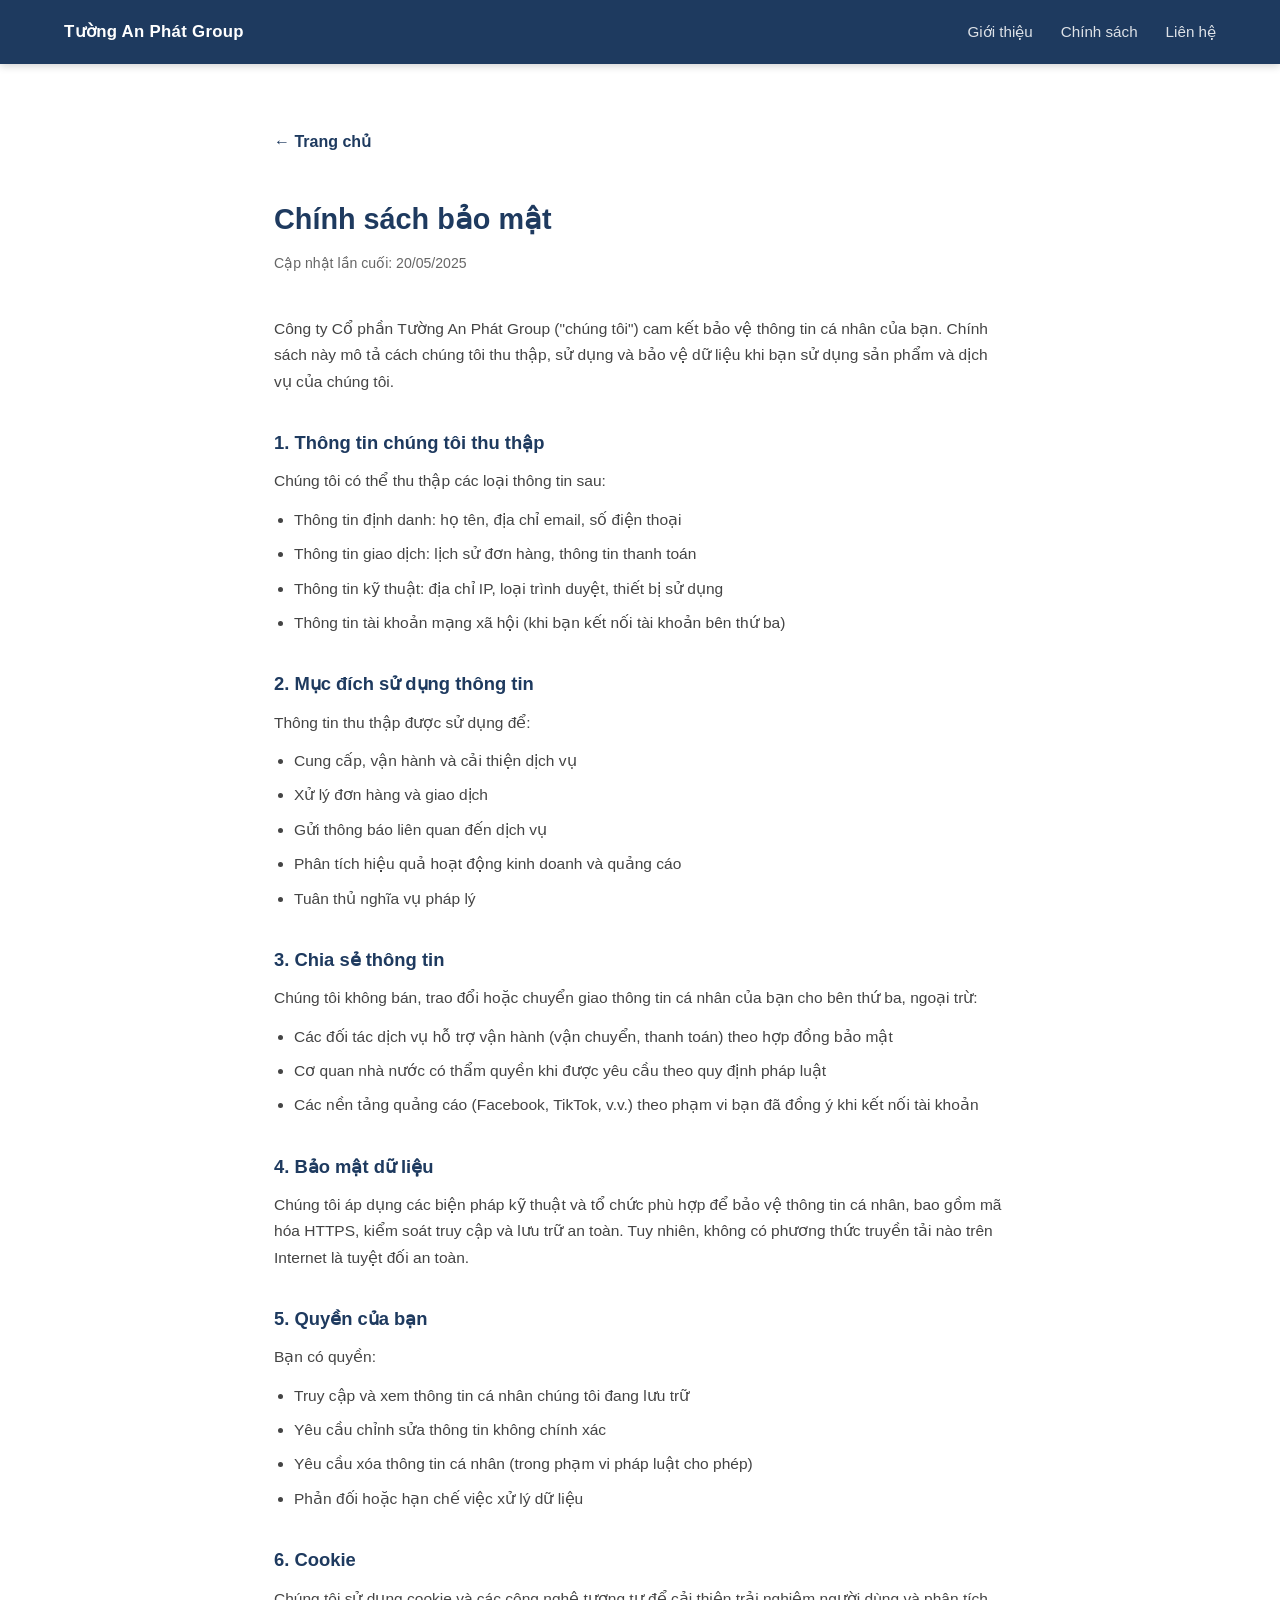
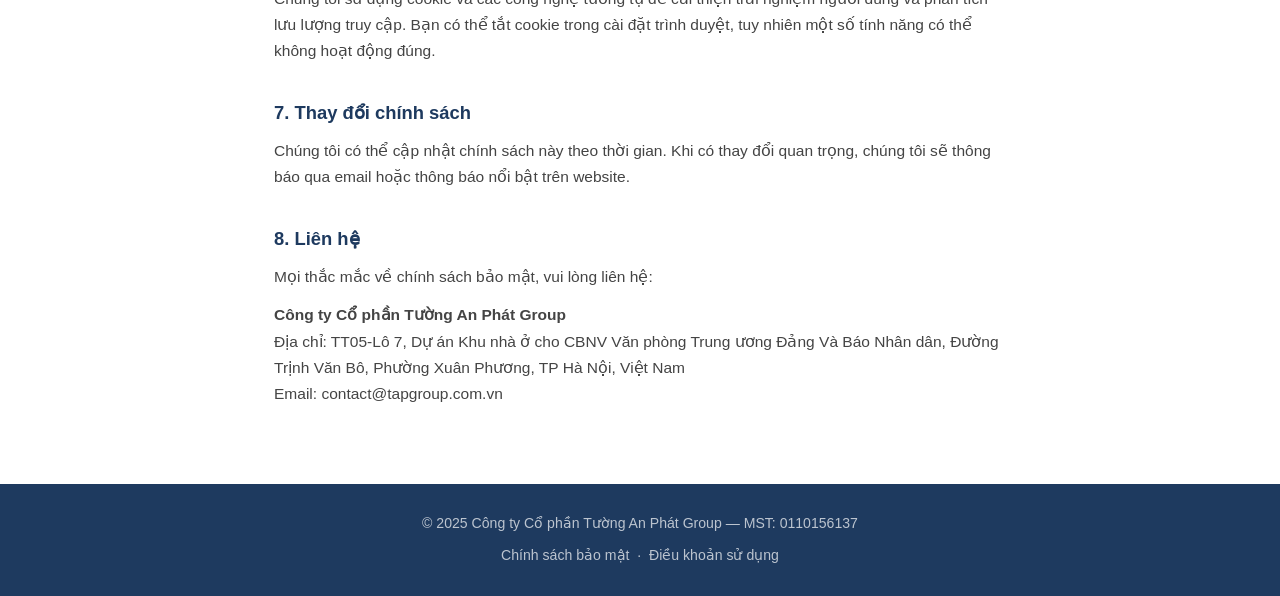
==== privacy-policy.html @ a80627fe "init: company website — Tường An Phát Group" ====
<!DOCTYPE html>
<html lang="vi">
<head>
  <meta charset="UTF-8" />
  <meta name="viewport" content="width=device-width, initial-scale=1.0" />
  <title>Chính sách bảo mật — Tường An Phát Group</title>
  <link rel="stylesheet" href="style.css" />
</head>
<body>

<nav>
  <div class="nav-logo">
    <span>Tường An Phát Group</span>
  </div>
  <div class="nav-links">
    <a href="index.html#about">Giới thiệu</a>
    <a href="index.html#policies">Chính sách</a>
    <a href="index.html#contact">Liên hệ</a>
  </div>
</nav>

<div class="policy-page">
  <a href="index.html" class="back-link">← Trang chủ</a>

  <h1>Chính sách bảo mật</h1>
  <p class="updated">Cập nhật lần cuối: 20/05/2025</p>

  <p>Công ty Cổ phần Tường An Phát Group ("chúng tôi") cam kết bảo vệ thông tin cá nhân của bạn. Chính sách này mô tả cách chúng tôi thu thập, sử dụng và bảo vệ dữ liệu khi bạn sử dụng sản phẩm và dịch vụ của chúng tôi.</p>

  <h2>1. Thông tin chúng tôi thu thập</h2>
  <p>Chúng tôi có thể thu thập các loại thông tin sau:</p>
  <ul>
    <li>Thông tin định danh: họ tên, địa chỉ email, số điện thoại</li>
    <li>Thông tin giao dịch: lịch sử đơn hàng, thông tin thanh toán</li>
    <li>Thông tin kỹ thuật: địa chỉ IP, loại trình duyệt, thiết bị sử dụng</li>
    <li>Thông tin tài khoản mạng xã hội (khi bạn kết nối tài khoản bên thứ ba)</li>
  </ul>

  <h2>2. Mục đích sử dụng thông tin</h2>
  <p>Thông tin thu thập được sử dụng để:</p>
  <ul>
    <li>Cung cấp, vận hành và cải thiện dịch vụ</li>
    <li>Xử lý đơn hàng và giao dịch</li>
    <li>Gửi thông báo liên quan đến dịch vụ</li>
    <li>Phân tích hiệu quả hoạt động kinh doanh và quảng cáo</li>
    <li>Tuân thủ nghĩa vụ pháp lý</li>
  </ul>

  <h2>3. Chia sẻ thông tin</h2>
  <p>Chúng tôi không bán, trao đổi hoặc chuyển giao thông tin cá nhân của bạn cho bên thứ ba, ngoại trừ:</p>
  <ul>
    <li>Các đối tác dịch vụ hỗ trợ vận hành (vận chuyển, thanh toán) theo hợp đồng bảo mật</li>
    <li>Cơ quan nhà nước có thẩm quyền khi được yêu cầu theo quy định pháp luật</li>
    <li>Các nền tảng quảng cáo (Facebook, TikTok, v.v.) theo phạm vi bạn đã đồng ý khi kết nối tài khoản</li>
  </ul>

  <h2>4. Bảo mật dữ liệu</h2>
  <p>Chúng tôi áp dụng các biện pháp kỹ thuật và tổ chức phù hợp để bảo vệ thông tin cá nhân, bao gồm mã hóa HTTPS, kiểm soát truy cập và lưu trữ an toàn. Tuy nhiên, không có phương thức truyền tải nào trên Internet là tuyệt đối an toàn.</p>

  <h2>5. Quyền của bạn</h2>
  <p>Bạn có quyền:</p>
  <ul>
    <li>Truy cập và xem thông tin cá nhân chúng tôi đang lưu trữ</li>
    <li>Yêu cầu chỉnh sửa thông tin không chính xác</li>
    <li>Yêu cầu xóa thông tin cá nhân (trong phạm vi pháp luật cho phép)</li>
    <li>Phản đối hoặc hạn chế việc xử lý dữ liệu</li>
  </ul>

  <h2>6. Cookie</h2>
  <p>Chúng tôi sử dụng cookie và các công nghệ tương tự để cải thiện trải nghiệm người dùng và phân tích lưu lượng truy cập. Bạn có thể tắt cookie trong cài đặt trình duyệt, tuy nhiên một số tính năng có thể không hoạt động đúng.</p>

  <h2>7. Thay đổi chính sách</h2>
  <p>Chúng tôi có thể cập nhật chính sách này theo thời gian. Khi có thay đổi quan trọng, chúng tôi sẽ thông báo qua email hoặc thông báo nổi bật trên website.</p>

  <h2>8. Liên hệ</h2>
  <p>Mọi thắc mắc về chính sách bảo mật, vui lòng liên hệ:</p>
  <p>
    <strong>Công ty Cổ phần Tường An Phát Group</strong><br>
    Địa chỉ: TT05-Lô 7, Dự án Khu nhà ở cho CBNV Văn phòng Trung ương Đảng Và Báo Nhân dân, Đường Trịnh Văn Bô, Phường Xuân Phương, TP Hà Nội, Việt Nam<br>
    Email: contact@tapgroup.com.vn
  </p>
</div>

<footer>
  <p>© 2025 Công ty Cổ phần Tường An Phát Group — MST: 0110156137</p>
  <p style="margin-top:8px">
    <a href="privacy-policy.html">Chính sách bảo mật</a> &nbsp;·&nbsp;
    <a href="terms.html">Điều khoản sử dụng</a>
  </p>
</footer>

</body>
</html>
---- style.css ----
*, *::before, *::after { box-sizing: border-box; margin: 0; padding: 0; }

:root {
  --primary: #1e3a5f;
  --accent: #c9a227;
  --text: #222;
  --muted: #666;
  --bg: #fff;
  --bg-alt: #f7f8fa;
  --border: #e5e7eb;
  --radius: 8px;
}

html { scroll-behavior: smooth; }

body {
  font-family: 'Segoe UI', Arial, sans-serif;
  color: var(--text);
  background: var(--bg);
  line-height: 1.7;
  font-size: 16px;
}

a { color: var(--primary); text-decoration: none; }
a:hover { color: var(--accent); }

/* ── NAV ── */
nav {
  position: sticky; top: 0; z-index: 100;
  background: var(--primary);
  display: flex; align-items: center; justify-content: space-between;
  padding: 0 5%;
  height: 64px;
  box-shadow: 0 2px 8px rgba(0,0,0,.18);
}
.nav-logo { display: flex; align-items: center; gap: 12px; }
.nav-logo img { height: 38px; }
.nav-logo span { color: #fff; font-weight: 700; font-size: 1.05rem; letter-spacing: .3px; }
.nav-links { display: flex; gap: 28px; }
.nav-links a { color: rgba(255,255,255,.85); font-size: .95rem; transition: color .2s; }
.nav-links a:hover { color: var(--accent); }

/* ── HERO ── */
.hero {
  background: linear-gradient(135deg, var(--primary) 60%, #2a5298);
  color: #fff;
  padding: 96px 5% 80px;
  text-align: center;
}
.hero h1 { font-size: clamp(1.8rem, 4vw, 2.8rem); font-weight: 800; line-height: 1.25; margin-bottom: 16px; }
.hero p { font-size: 1.15rem; color: rgba(255,255,255,.8); max-width: 620px; margin: 0 auto 36px; }
.btn {
  display: inline-block;
  background: var(--accent); color: #fff;
  padding: 12px 32px; border-radius: 4px;
  font-weight: 600; font-size: 1rem;
  transition: opacity .2s;
}
.btn:hover { opacity: .88; color: #fff; }

/* ── SECTIONS ── */
section { padding: 72px 5%; }
section:nth-child(even) { background: var(--bg-alt); }

.section-label {
  font-size: .8rem; font-weight: 700; letter-spacing: 2px;
  text-transform: uppercase; color: var(--accent); margin-bottom: 8px;
}
h2 { font-size: clamp(1.4rem, 2.5vw, 2rem); color: var(--primary); margin-bottom: 20px; }
.lead { font-size: 1.05rem; color: var(--muted); max-width: 680px; margin-bottom: 36px; }

/* ── ABOUT ── */
.about-grid { display: grid; grid-template-columns: 1fr 1fr; gap: 40px; align-items: start; }
@media (max-width: 700px) { .about-grid { grid-template-columns: 1fr; } }

.info-card {
  background: #fff; border: 1px solid var(--border);
  border-radius: var(--radius); padding: 28px;
}
.info-card h3 { color: var(--primary); font-size: 1.05rem; margin-bottom: 16px; }
.info-row { display: flex; gap: 10px; margin-bottom: 12px; font-size: .95rem; }
.info-row span:first-child { color: var(--muted); min-width: 80px; }
.info-row span:last-child { font-weight: 500; }

/* ── POLICIES ── */
.policy-links { display: flex; gap: 16px; flex-wrap: wrap; }
.policy-card {
  flex: 1; min-width: 220px;
  border: 1px solid var(--border); border-radius: var(--radius);
  padding: 28px; transition: box-shadow .2s;
}
.policy-card:hover { box-shadow: 0 4px 16px rgba(0,0,0,.08); }
.policy-card h3 { color: var(--primary); margin-bottom: 8px; }
.policy-card p { color: var(--muted); font-size: .9rem; margin-bottom: 16px; }
.policy-card a { font-weight: 600; color: var(--accent); }

/* ── CONTACT ── */
.contact-grid { display: grid; grid-template-columns: 1fr 1fr; gap: 40px; }
@media (max-width: 700px) { .contact-grid { grid-template-columns: 1fr; } }
.contact-item { display: flex; gap: 14px; align-items: flex-start; margin-bottom: 24px; }
.contact-icon { font-size: 1.4rem; margin-top: 2px; }
.contact-item h4 { color: var(--primary); font-size: .9rem; text-transform: uppercase; letter-spacing: 1px; margin-bottom: 4px; }
.contact-item p { color: var(--muted); font-size: .95rem; }

/* ── FOOTER ── */
footer {
  background: var(--primary); color: rgba(255,255,255,.7);
  text-align: center; padding: 28px 5%;
  font-size: .88rem;
}
footer a { color: rgba(255,255,255,.7); }
footer a:hover { color: var(--accent); }

/* ── POLICY PAGES ── */
.policy-page { max-width: 780px; margin: 0 auto; padding: 64px 24px; }
.policy-page h1 { color: var(--primary); font-size: 1.8rem; margin-bottom: 8px; }
.policy-page .updated { color: var(--muted); font-size: .88rem; margin-bottom: 40px; }
.policy-page h2 { font-size: 1.15rem; color: var(--primary); margin: 32px 0 10px; }
.policy-page p, .policy-page li { color: #444; font-size: .97rem; margin-bottom: 12px; }
.policy-page ul { padding-left: 20px; }
.policy-page li { margin-bottom: 8px; }
.back-link { display: inline-flex; align-items: center; gap: 6px; color: var(--primary); font-weight: 600; margin-bottom: 40px; }
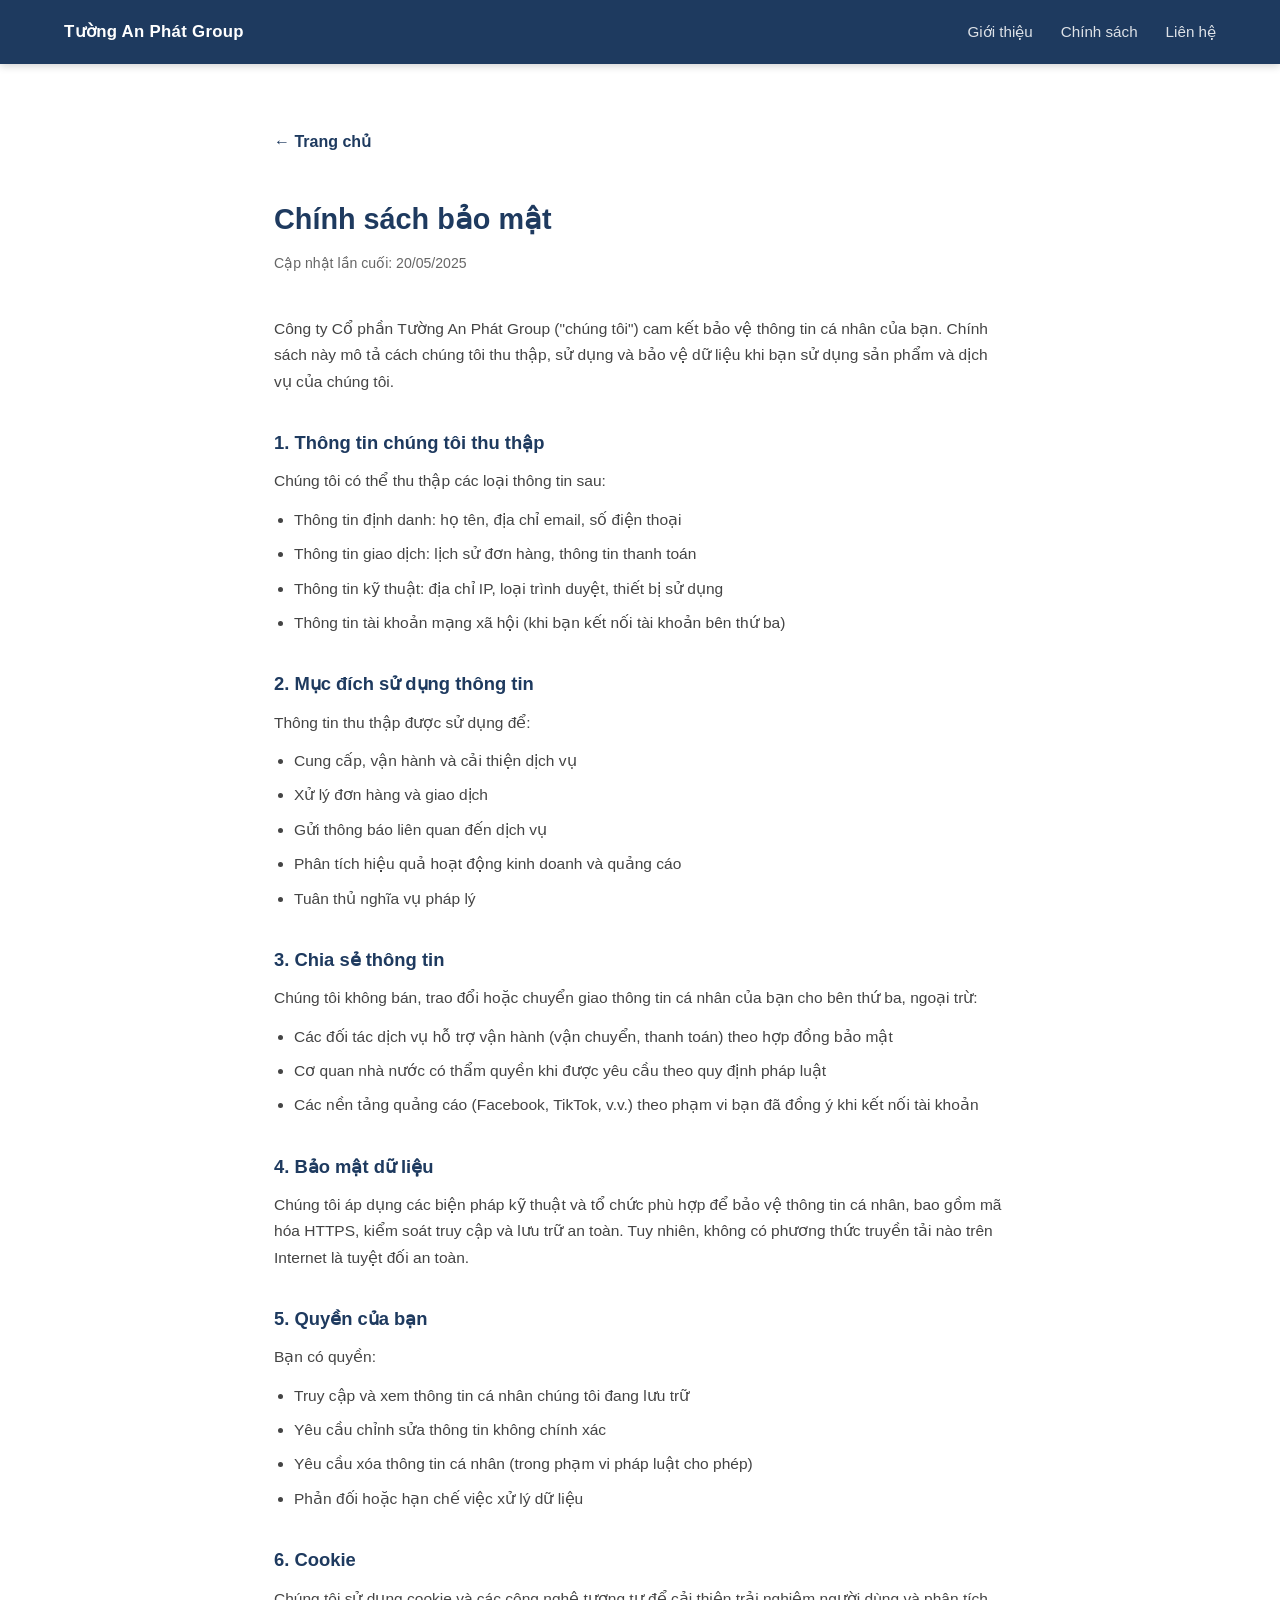
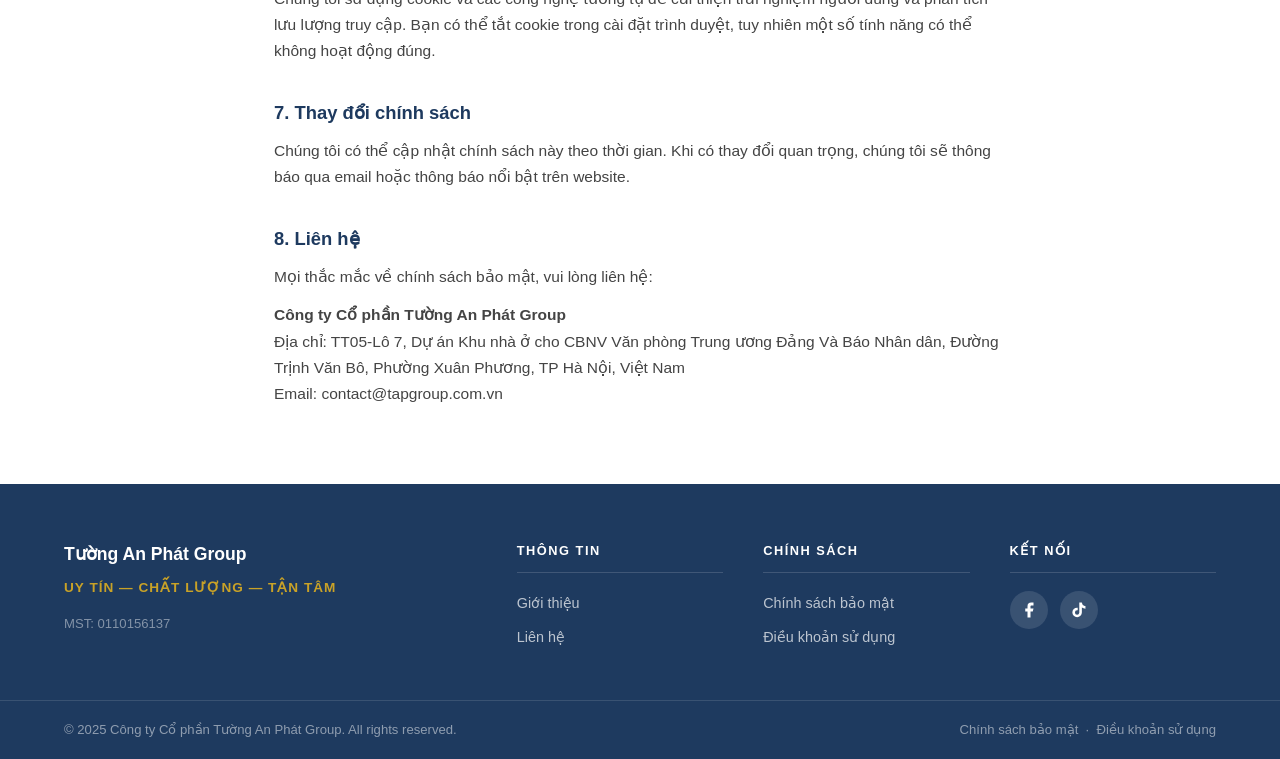
==== commit 0c480b78: "update: footer 4 cột — brand, thông tin, chính sách, mạng xã hội" ====
--- a/privacy-policy.html
+++ b/privacy-policy.html
@@ -82,11 +82,38 @@
 </div>
 
 <footer>
-  <p>© 2025 Công ty Cổ phần Tường An Phát Group — MST: 0110156137</p>
-  <p style="margin-top:8px">
-    <a href="privacy-policy.html">Chính sách bảo mật</a> &nbsp;·&nbsp;
-    <a href="terms.html">Điều khoản sử dụng</a>
-  </p>
+  <div class="footer-main">
+    <div class="footer-brand">
+      <div class="brand-name">Tường An Phát Group</div>
+      <div class="brand-tagline">Uy tín — Chất lượng — Tận tâm</div>
+      <p style="margin-top:12px; font-size:.82rem; color:rgba(255,255,255,.45)">MST: 0110156137</p>
+    </div>
+    <div class="footer-col">
+      <h4>Thông tin</h4>
+      <ul>
+        <li><a href="index.html#about">Giới thiệu</a></li>
+        <li><a href="index.html#contact">Liên hệ</a></li>
+      </ul>
+    </div>
+    <div class="footer-col">
+      <h4>Chính sách</h4>
+      <ul>
+        <li><a href="privacy-policy.html">Chính sách bảo mật</a></li>
+        <li><a href="terms.html">Điều khoản sử dụng</a></li>
+      </ul>
+    </div>
+    <div class="footer-col">
+      <h4>Kết nối</h4>
+      <div class="social-icons">
+        <a href="#" class="social-icon" title="Facebook"><svg width="18" height="18" fill="currentColor" viewBox="0 0 24 24"><path d="M18 2h-3a5 5 0 0 0-5 5v3H7v4h3v8h4v-8h3l1-4h-4V7a1 1 0 0 1 1-1h3z"/></svg></a>
+        <a href="#" class="social-icon" title="TikTok"><svg width="18" height="18" fill="currentColor" viewBox="0 0 24 24"><path d="M19.59 6.69a4.83 4.83 0 0 1-3.77-4.25V2h-3.45v13.67a2.89 2.89 0 0 1-2.88 2.5 2.89 2.89 0 0 1-2.89-2.89 2.89 2.89 0 0 1 2.89-2.89c.28 0 .54.04.79.1V9.01a6.33 6.33 0 0 0-.79-.05 6.34 6.34 0 0 0-6.34 6.34 6.34 6.34 0 0 0 6.34 6.34 6.34 6.34 0 0 0 6.33-6.34V8.69a8.18 8.18 0 0 0 4.78 1.52V6.76a4.85 4.85 0 0 1-1.01-.07z"/></svg></a>
+      </div>
+    </div>
+  </div>
+  <div class="footer-bottom">
+    <span>© 2025 Công ty Cổ phần Tường An Phát Group. All rights reserved.</span>
+    <span><a href="privacy-policy.html">Chính sách bảo mật</a> &nbsp;·&nbsp; <a href="terms.html">Điều khoản sử dụng</a></span>
+  </div>
 </footer>
 
 </body>
--- a/style.css
+++ b/style.css
@@ -104,12 +104,66 @@
 
 /* ── FOOTER ── */
 footer {
-  background: var(--primary); color: rgba(255,255,255,.7);
-  text-align: center; padding: 28px 5%;
-  font-size: .88rem;
+  background: var(--primary);
+  color: rgba(255,255,255,.75);
+  font-size: .9rem;
 }
-footer a { color: rgba(255,255,255,.7); }
-footer a:hover { color: var(--accent); }
+
+.footer-main {
+  display: grid;
+  grid-template-columns: 2fr 1fr 1fr 1fr;
+  gap: 40px;
+  padding: 56px 5% 40px;
+}
+@media (max-width: 768px) {
+  .footer-main { grid-template-columns: 1fr 1fr; gap: 32px; padding: 40px 5% 28px; }
+}
+@media (max-width: 480px) {
+  .footer-main { grid-template-columns: 1fr; }
+}
+
+.footer-brand .brand-name {
+  color: #fff; font-size: 1.1rem; font-weight: 700; margin-bottom: 6px;
+}
+.footer-brand .brand-tagline {
+  color: var(--accent); font-size: .85rem; font-weight: 600;
+  letter-spacing: 1px; text-transform: uppercase; margin-bottom: 14px;
+}
+.footer-brand p { font-size: .88rem; line-height: 1.65; color: rgba(255,255,255,.65); }
+
+.footer-col h4 {
+  color: #fff; font-size: .8rem; font-weight: 700;
+  letter-spacing: 1.5px; text-transform: uppercase;
+  margin-bottom: 18px; padding-bottom: 10px;
+  border-bottom: 1px solid rgba(255,255,255,.15);
+}
+.footer-col ul { list-style: none; }
+.footer-col ul li { margin-bottom: 10px; }
+.footer-col ul li a {
+  color: rgba(255,255,255,.7); font-size: .9rem; transition: color .2s;
+}
+.footer-col ul li a:hover { color: var(--accent); }
+
+.social-icons { display: flex; gap: 12px; flex-wrap: wrap; }
+.social-icon {
+  display: inline-flex; align-items: center; justify-content: center;
+  width: 38px; height: 38px; border-radius: 50%;
+  background: rgba(255,255,255,.12);
+  color: #fff; font-size: 1.05rem;
+  transition: background .2s, color .2s;
+  text-decoration: none;
+}
+.social-icon:hover { background: var(--accent); color: #fff; }
+
+.footer-bottom {
+  border-top: 1px solid rgba(255,255,255,.12);
+  padding: 18px 5%;
+  display: flex; align-items: center; justify-content: space-between;
+  flex-wrap: wrap; gap: 8px;
+  font-size: .82rem; color: rgba(255,255,255,.5);
+}
+.footer-bottom a { color: rgba(255,255,255,.5); }
+.footer-bottom a:hover { color: var(--accent); }
 
 /* ── POLICY PAGES ── */
 .policy-page { max-width: 780px; margin: 0 auto; padding: 64px 24px; }
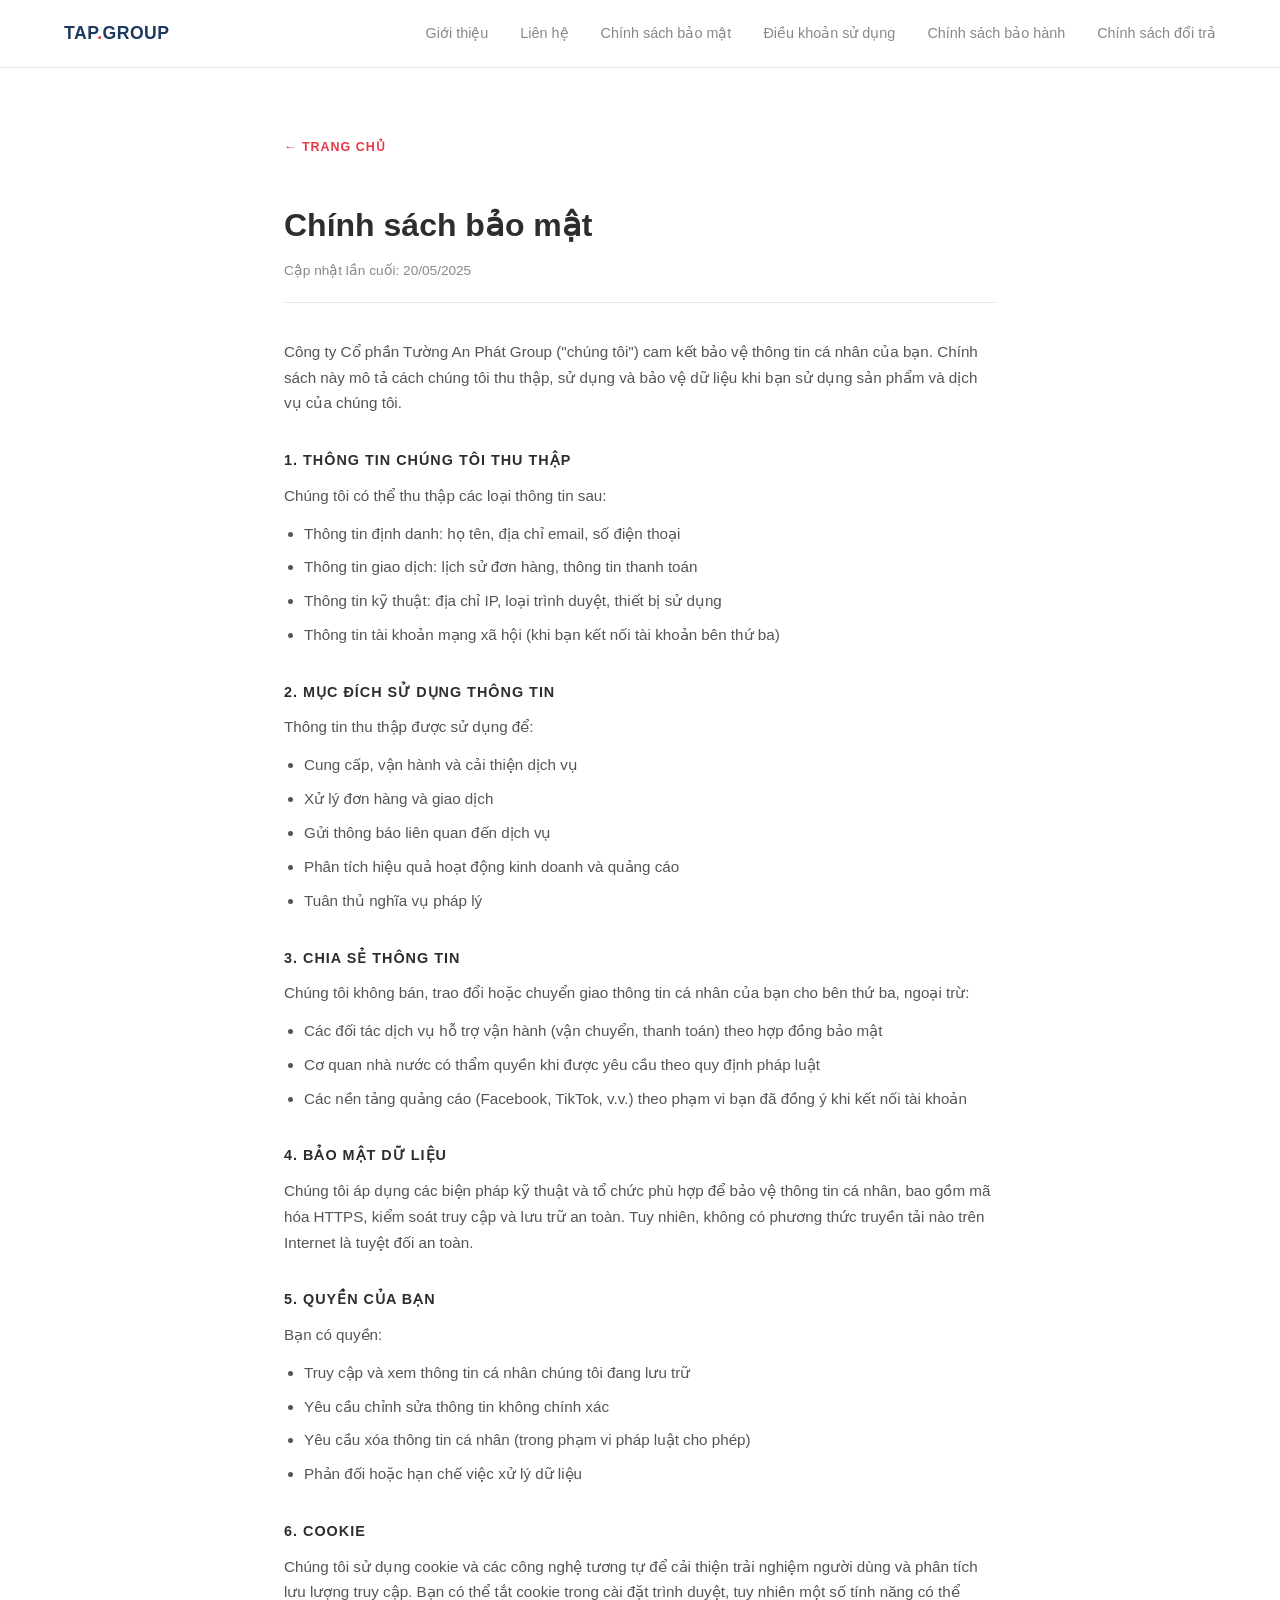
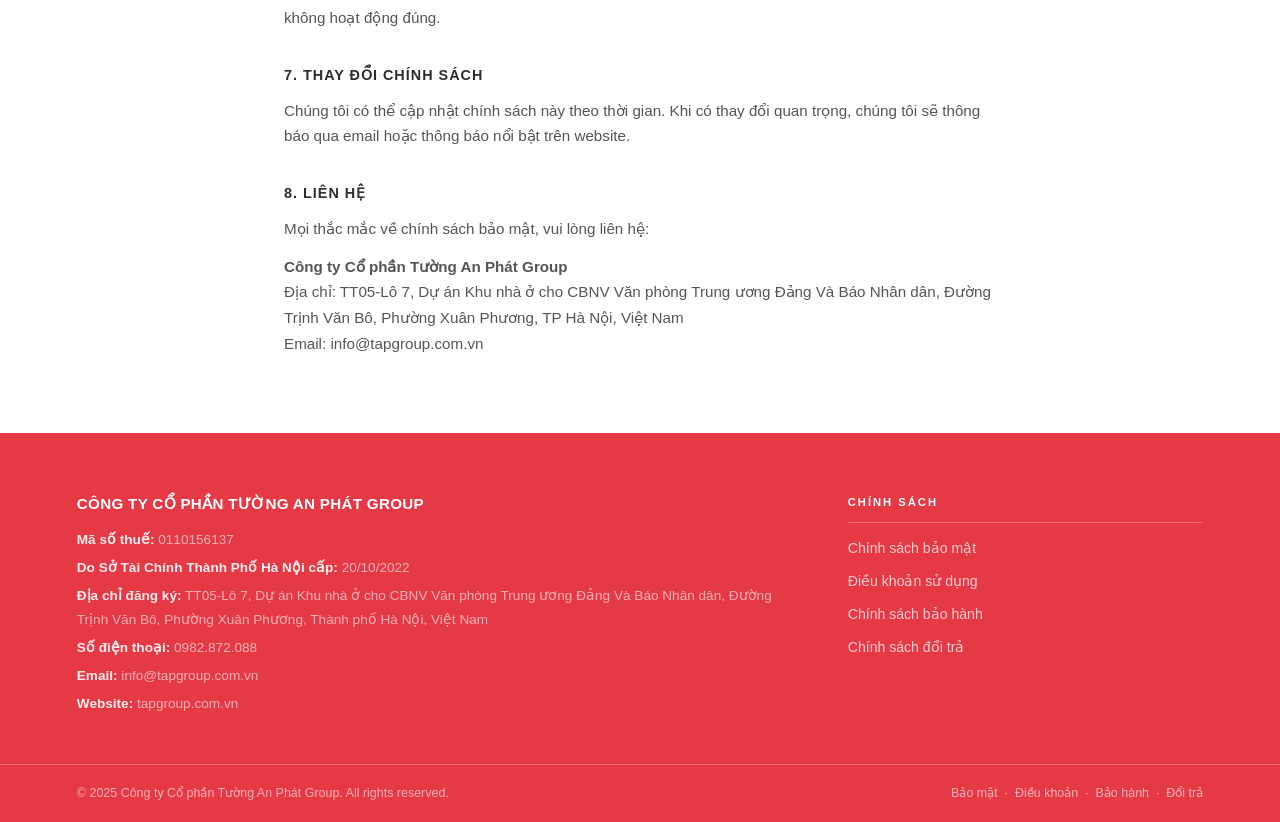
==== commit 2482399b: "feat: complete company website — TAP GROUP" ====
--- a/privacy-policy.html
+++ b/privacy-policy.html
@@ -3,21 +3,30 @@
 <head>
   <meta charset="UTF-8" />
   <meta name="viewport" content="width=device-width, initial-scale=1.0" />
-  <title>Chính sách bảo mật — Tường An Phát Group</title>
+  <title>Chính sách bảo mật — Công ty Cổ phần Tường An Phát Group</title>
   <link rel="stylesheet" href="style.css" />
 </head>
 <body>
 
 <nav>
-  <div class="nav-logo">
-    <span>Tường An Phát Group</span>
-  </div>
-  <div class="nav-links">
+  <div class="nav-logo">TAP<span>.</span>GROUP</div>
+  <button class="nav-toggle" id="navToggle" aria-label="Menu">
+    <span></span><span></span><span></span>
+  </button>
+  <div class="nav-links" id="navLinks">
     <a href="index.html#about">Giới thiệu</a>
-    <a href="index.html#policies">Chính sách</a>
     <a href="index.html#contact">Liên hệ</a>
+    <a href="privacy-policy.html">Chính sách bảo mật</a>
+    <a href="terms.html">Điều khoản sử dụng</a>
+    <a href="warranty-policy.html">Chính sách bảo hành</a>
+    <a href="return-policy.html">Chính sách đổi trả</a>
   </div>
 </nav>
+<script>
+  const t = document.getElementById('navToggle');
+  const m = document.getElementById('navLinks');
+  t.onclick = () => { t.classList.toggle('open'); m.classList.toggle('open'); };
+</script>
 
 <div class="policy-page">
   <a href="index.html" class="back-link">← Trang chủ</a>
@@ -77,42 +86,41 @@
   <p>
     <strong>Công ty Cổ phần Tường An Phát Group</strong><br>
     Địa chỉ: TT05-Lô 7, Dự án Khu nhà ở cho CBNV Văn phòng Trung ương Đảng Và Báo Nhân dân, Đường Trịnh Văn Bô, Phường Xuân Phương, TP Hà Nội, Việt Nam<br>
-    Email: contact@tapgroup.com.vn
+    Email: info@tapgroup.com.vn
   </p>
 </div>
 
 <footer>
   <div class="footer-main">
     <div class="footer-brand">
-      <div class="brand-name">Tường An Phát Group</div>
-      <div class="brand-tagline">Uy tín — Chất lượng — Tận tâm</div>
-      <p style="margin-top:12px; font-size:.82rem; color:rgba(255,255,255,.45)">MST: 0110156137</p>
-    </div>
-    <div class="footer-col">
-      <h4>Thông tin</h4>
-      <ul>
-        <li><a href="index.html#about">Giới thiệu</a></li>
-        <li><a href="index.html#contact">Liên hệ</a></li>
-      </ul>
+      <div class="brand-name">CÔNG TY CỔ PHẦN TƯỜNG AN PHÁT GROUP</div>
+      <div class="brand-info">
+        <p><span>Mã số thuế:</span> 0110156137</p>
+        <p><span>Do Sở Tài Chính Thành Phố Hà Nội cấp:</span> 20/10/2022</p>
+        <p><span>Địa chỉ đăng ký:</span> TT05-Lô 7, Dự án Khu nhà ở cho CBNV Văn phòng Trung ương Đảng Và Báo Nhân dân, Đường Trịnh Văn Bô, Phường Xuân Phương, Thành phố Hà Nội, Việt Nam</p>
+        <p><span>Số điện thoại:</span> 0982.872.088</p>
+        <p><span>Email:</span> info@tapgroup.com.vn</p>
+        <p><span>Website:</span> tapgroup.com.vn</p>
+      </div>
     </div>
     <div class="footer-col">
       <h4>Chính sách</h4>
       <ul>
         <li><a href="privacy-policy.html">Chính sách bảo mật</a></li>
         <li><a href="terms.html">Điều khoản sử dụng</a></li>
+        <li><a href="warranty-policy.html">Chính sách bảo hành</a></li>
+        <li><a href="return-policy.html">Chính sách đổi trả</a></li>
       </ul>
-    </div>
-    <div class="footer-col">
-      <h4>Kết nối</h4>
-      <div class="social-icons">
-        <a href="#" class="social-icon" title="Facebook"><svg width="18" height="18" fill="currentColor" viewBox="0 0 24 24"><path d="M18 2h-3a5 5 0 0 0-5 5v3H7v4h3v8h4v-8h3l1-4h-4V7a1 1 0 0 1 1-1h3z"/></svg></a>
-        <a href="#" class="social-icon" title="TikTok"><svg width="18" height="18" fill="currentColor" viewBox="0 0 24 24"><path d="M19.59 6.69a4.83 4.83 0 0 1-3.77-4.25V2h-3.45v13.67a2.89 2.89 0 0 1-2.88 2.5 2.89 2.89 0 0 1-2.89-2.89 2.89 2.89 0 0 1 2.89-2.89c.28 0 .54.04.79.1V9.01a6.33 6.33 0 0 0-.79-.05 6.34 6.34 0 0 0-6.34 6.34 6.34 6.34 0 0 0 6.34 6.34 6.34 6.34 0 0 0 6.33-6.34V8.69a8.18 8.18 0 0 0 4.78 1.52V6.76a4.85 4.85 0 0 1-1.01-.07z"/></svg></a>
-      </div>
     </div>
   </div>
   <div class="footer-bottom">
     <span>© 2025 Công ty Cổ phần Tường An Phát Group. All rights reserved.</span>
-    <span><a href="privacy-policy.html">Chính sách bảo mật</a> &nbsp;·&nbsp; <a href="terms.html">Điều khoản sử dụng</a></span>
+    <span>
+      <a href="privacy-policy.html">Bảo mật</a> &nbsp;·&nbsp;
+      <a href="terms.html">Điều khoản</a> &nbsp;·&nbsp;
+      <a href="warranty-policy.html">Bảo hành</a> &nbsp;·&nbsp;
+      <a href="return-policy.html">Đổi trả</a>
+    </span>
   </div>
 </footer>
 
--- a/style.css
+++ b/style.css
@@ -2,175 +2,302 @@
 
 :root {
   --primary: #1e3a5f;
-  --accent: #c9a227;
-  --text: #222;
-  --muted: #666;
+  --accent: #e63946;
+  --text: #2d2d2d;
+  --muted: #888;
   --bg: #fff;
-  --bg-alt: #f7f8fa;
-  --border: #e5e7eb;
-  --radius: 8px;
+  --bg-alt: #f7f7f7;
+  --border: #e8e8e8;
 }
 
 html { scroll-behavior: smooth; }
-
-body {
-  font-family: 'Segoe UI', Arial, sans-serif;
-  color: var(--text);
-  background: var(--bg);
-  line-height: 1.7;
-  font-size: 16px;
-}
-
-a { color: var(--primary); text-decoration: none; }
+body { font-family: 'Segoe UI', Arial, sans-serif; color: var(--text); background: var(--bg); line-height: 1.7; font-size: 16px; -webkit-text-size-adjust: 100%; }
+a { color: var(--text); text-decoration: none; transition: color .2s; }
 a:hover { color: var(--accent); }
+img { display: block; max-width: 100%; }
 
 /* ── NAV ── */
 nav {
-  position: sticky; top: 0; z-index: 100;
-  background: var(--primary);
   display: flex; align-items: center; justify-content: space-between;
-  padding: 0 5%;
-  height: 64px;
-  box-shadow: 0 2px 8px rgba(0,0,0,.18);
-}
-.nav-logo { display: flex; align-items: center; gap: 12px; }
-.nav-logo img { height: 38px; }
-.nav-logo span { color: #fff; font-weight: 700; font-size: 1.05rem; letter-spacing: .3px; }
-.nav-links { display: flex; gap: 28px; }
-.nav-links a { color: rgba(255,255,255,.85); font-size: .95rem; transition: color .2s; }
-.nav-links a:hover { color: var(--accent); }
+  padding: 0 5%; height: 60px;
+  border-bottom: 1px solid var(--border);
+  background: #fff;
+  position: sticky; top: 0; z-index: 200;
+}
+.nav-logo { font-size: 1.1rem; font-weight: 800; letter-spacing: .5px; color: var(--primary); }
+.nav-logo span { color: var(--accent); }
+
+/* Hamburger */
+.nav-toggle { display: flex; flex-direction: column; gap: 5px; cursor: pointer; padding: 4px; background: none; border: none; }
+.nav-toggle span { display: block; width: 22px; height: 2px; background: var(--text); transition: all .3s; }
+.nav-toggle.open span:nth-child(1) { transform: translateY(7px) rotate(45deg); }
+.nav-toggle.open span:nth-child(2) { opacity: 0; }
+.nav-toggle.open span:nth-child(3) { transform: translateY(-7px) rotate(-45deg); }
+
+/* Mobile nav drawer */
+.nav-links {
+  display: none; flex-direction: column; gap: 0;
+  position: absolute; top: 60px; left: 0; right: 0;
+  background: #fff; border-bottom: 1px solid var(--border);
+  padding: 8px 0;
+  box-shadow: 0 4px 12px rgba(0,0,0,.08);
+}
+.nav-links.open { display: flex; }
+.nav-links a { padding: 13px 5%; font-size: 1rem; color: var(--text); border-bottom: 1px solid var(--border); }
+.nav-links a:last-child { border-bottom: none; }
+
+/* Desktop nav */
+@media (min-width: 768px) {
+  nav { height: 68px; }
+  .nav-toggle { display: none; }
+  .nav-links {
+    display: flex; flex-direction: row; gap: 32px;
+    position: static; background: none; border: none;
+    padding: 0; box-shadow: none;
+  }
+  .nav-links a { padding: 0; font-size: .9rem; color: var(--muted); border: none; }
+  .nav-links a:hover { color: var(--text); }
+}
 
 /* ── HERO ── */
-.hero {
-  background: linear-gradient(135deg, var(--primary) 60%, #2a5298);
-  color: #fff;
-  padding: 96px 5% 80px;
+.hero-split { display: flex; flex-direction: column; }
+
+.hero-image { order: -1; height: 56vw; max-height: 380px; overflow: hidden; }
+.hero-image img { width: 100%; height: 100%; object-fit: cover; object-position: top; }
+
+.hero-text { padding: 40px 5%; }
+.hero-label { font-size: .72rem; font-weight: 700; letter-spacing: 3px; text-transform: uppercase; color: var(--accent); margin-bottom: 14px; }
+.hero-text h1 { font-size: clamp(2rem, 8vw, 4rem); font-weight: 300; line-height: 1.25; color: var(--muted); margin-bottom: 16px; }
+.hero-text h1 strong { color: var(--text); font-weight: 800; }
+.hero-text h1 em { color: var(--accent); font-style: normal; font-weight: 800; }
+.hero-text p { font-size: .95rem; color: var(--muted); margin-bottom: 28px; line-height: 1.8; }
+
+.btn-outline {
+  display: inline-block; background: var(--accent); color: #fff;
+  padding: 12px 28px; font-size: .8rem;
+  font-weight: 700; letter-spacing: 2px; text-transform: uppercase;
+  transition: opacity .2s;
+}
+.btn-outline:hover { opacity: .85; color: #fff; }
+
+@media (min-width: 768px) {
+  .hero-split { flex-direction: row; min-height: 88vh; }
+  .hero-image { order: 0; flex: 1; height: auto; max-height: none; }
+  .hero-text { flex: 1; display: flex; flex-direction: column; justify-content: center; padding: 80px 6%; }
+}
+
+/* ── SECTIONS ── */
+.section-wrap { padding: 52px 5%; }
+.section-wrap.alt { background: var(--bg-alt); }
+@media (min-width: 768px) { .section-wrap { padding: 72px 6%; } }
+
+.section-title { font-size: 1.3rem; font-weight: 800; letter-spacing: 2px; text-transform: uppercase; color: var(--text); margin-bottom: 6px; }
+.section-title span { color: var(--accent); }
+.section-underline { width: 36px; height: 3px; background: var(--accent); margin-bottom: 32px; }
+.section-lead { color: var(--muted); margin-bottom: 32px; font-size: .95rem; }
+
+/* ── BRAND STORY ── */
+.story-wrap { padding-top: 0 !important; }
+
+.story-grid { display: flex; flex-direction: column; }
+
+.story-image { height: 64vw; max-height: 420px; overflow: hidden; }
+.story-image img { width: 100%; height: 100%; object-fit: cover; }
+
+.story-text { padding: 40px 5%; }
+.section-label-sm {
+  font-size: .7rem; font-weight: 700; letter-spacing: 3px;
+  text-transform: uppercase; color: var(--muted); margin-bottom: 10px;
+}
+.story-text p { color: #555; font-size: .97rem; line-height: 1.85; margin-bottom: 16px; }
+.story-text p:last-child { margin-bottom: 0; font-style: italic; color: var(--accent); font-weight: 500; }
+
+@media (min-width: 768px) {
+  .story-wrap { padding: 0 !important; }
+  .story-grid { flex-direction: row; min-height: 520px; }
+  .story-image { flex: 1; height: auto; max-height: none; }
+  .story-text {
+    flex: 1; display: flex; flex-direction: column; justify-content: center;
+    padding: 64px 6%;
+  }
+}
+
+/* ── COLLECTION ── */
+.collection-grid { display: grid; grid-template-columns: 1fr 1fr; gap: 8px; }
+.collection-col { display: flex; flex-direction: column; gap: 8px; }
+.collection-item { position: relative; overflow: hidden; aspect-ratio: 3/4; }
+.collection-item.tall { aspect-ratio: auto; }
+.collection-item img { width: 100%; height: 100%; object-fit: cover; transition: transform .5s; }
+.collection-item:hover img { transform: scale(1.05); }
+.collection-overlay {
+  position: absolute; inset: 0;
+  background: linear-gradient(to top, rgba(230,57,70,.7) 0%, transparent 55%);
+  opacity: 0; transition: opacity .3s;
+  display: flex; align-items: flex-end; padding: 14px;
+}
+.collection-item:hover .collection-overlay { opacity: 1; }
+.collection-overlay span { color: #fff; font-size: .75rem; font-weight: 700; letter-spacing: 2px; text-transform: uppercase; }
+
+@media (min-width: 768px) {
+  .collection-grid { grid-template-columns: 1fr 1fr 1fr 1fr; gap: 12px; height: 560px; }
+  .collection-item { aspect-ratio: auto; }
+  .collection-item.tall { grid-row: span 2; }
+  .collection-col { gap: 12px; }
+  .collection-overlay span { font-size: .85rem; }
+}
+
+/* ── ABOUT ── */
+.about-grid { display: grid; grid-template-columns: 1fr; gap: 16px; }
+@media (min-width: 640px) { .about-grid { grid-template-columns: 1fr 1fr; gap: 24px; } }
+
+.info-card { border: 1px solid var(--border); padding: 24px; background: #fff; }
+.info-card h3 { font-size: .72rem; font-weight: 700; letter-spacing: 2px; text-transform: uppercase; color: var(--accent); margin-bottom: 18px; }
+.info-row { display: flex; flex-direction: column; margin-bottom: 14px; }
+.info-row .label { font-size: .75rem; color: var(--muted); text-transform: uppercase; letter-spacing: 1px; margin-bottom: 2px; }
+.info-row .value { font-size: .95rem; font-weight: 500; color: var(--text); }
+
+/* ── POLICY CARDS ── */
+.policy-grid { display: grid; grid-template-columns: 1fr; gap: 16px; }
+@media (min-width: 640px) { .policy-grid { grid-template-columns: 1fr 1fr; gap: 24px; } }
+
+.policy-card { border: 1px solid var(--border); padding: 28px; transition: border-color .2s, box-shadow .2s; }
+.policy-card:hover { border-color: var(--accent); box-shadow: 0 4px 20px rgba(230,57,70,.08); }
+.policy-card .card-icon { font-size: 1.5rem; margin-bottom: 12px; }
+.policy-card h3 { font-size: .95rem; font-weight: 700; margin-bottom: 8px; }
+.policy-card p { color: var(--muted); font-size: .88rem; margin-bottom: 18px; }
+.policy-card a { font-size: .78rem; font-weight: 700; letter-spacing: 1px; text-transform: uppercase; color: var(--accent); }
+
+/* ── CONTACT ── */
+.contact-grid { display: grid; grid-template-columns: 1fr; gap: 0; }
+@media (min-width: 640px) { .contact-grid { grid-template-columns: 1fr 1fr; gap: 40px; } }
+
+.contact-item { margin-bottom: 28px; }
+.contact-item .label { font-size: .72rem; font-weight: 700; letter-spacing: 2px; text-transform: uppercase; color: var(--accent); margin-bottom: 6px; }
+.contact-item p { font-size: .95rem; }
+
+/* ── SỨ MỆNH / TẦM NHÌN ── */
+.mission-grid {
+  display: grid; grid-template-columns: 1fr; gap: 12px;
+}
+@media (min-width: 640px) { .mission-grid { grid-template-columns: repeat(3, 1fr); gap: 24px; } }
+
+.mission-card {
+  padding: 28px 20px; border: 1px solid var(--border);
+  display: flex; flex-direction: column; align-items: center;
   text-align: center;
-}
-.hero h1 { font-size: clamp(1.8rem, 4vw, 2.8rem); font-weight: 800; line-height: 1.25; margin-bottom: 16px; }
-.hero p { font-size: 1.15rem; color: rgba(255,255,255,.8); max-width: 620px; margin: 0 auto 36px; }
-.btn {
-  display: inline-block;
-  background: var(--accent); color: #fff;
-  padding: 12px 32px; border-radius: 4px;
-  font-weight: 600; font-size: 1rem;
-  transition: opacity .2s;
-}
-.btn:hover { opacity: .88; color: #fff; }
-
-/* ── SECTIONS ── */
-section { padding: 72px 5%; }
-section:nth-child(even) { background: var(--bg-alt); }
-
-.section-label {
-  font-size: .8rem; font-weight: 700; letter-spacing: 2px;
-  text-transform: uppercase; color: var(--accent); margin-bottom: 8px;
-}
-h2 { font-size: clamp(1.4rem, 2.5vw, 2rem); color: var(--primary); margin-bottom: 20px; }
-.lead { font-size: 1.05rem; color: var(--muted); max-width: 680px; margin-bottom: 36px; }
-
-/* ── ABOUT ── */
-.about-grid { display: grid; grid-template-columns: 1fr 1fr; gap: 40px; align-items: start; }
-@media (max-width: 700px) { .about-grid { grid-template-columns: 1fr; } }
-
-.info-card {
-  background: #fff; border: 1px solid var(--border);
-  border-radius: var(--radius); padding: 28px;
-}
-.info-card h3 { color: var(--primary); font-size: 1.05rem; margin-bottom: 16px; }
-.info-row { display: flex; gap: 10px; margin-bottom: 12px; font-size: .95rem; }
-.info-row span:first-child { color: var(--muted); min-width: 80px; }
-.info-row span:last-child { font-weight: 500; }
-
-/* ── POLICIES ── */
-.policy-links { display: flex; gap: 16px; flex-wrap: wrap; }
-.policy-card {
-  flex: 1; min-width: 220px;
-  border: 1px solid var(--border); border-radius: var(--radius);
-  padding: 28px; transition: box-shadow .2s;
-}
-.policy-card:hover { box-shadow: 0 4px 16px rgba(0,0,0,.08); }
-.policy-card h3 { color: var(--primary); margin-bottom: 8px; }
-.policy-card p { color: var(--muted); font-size: .9rem; margin-bottom: 16px; }
-.policy-card a { font-weight: 600; color: var(--accent); }
-
-/* ── CONTACT ── */
-.contact-grid { display: grid; grid-template-columns: 1fr 1fr; gap: 40px; }
-@media (max-width: 700px) { .contact-grid { grid-template-columns: 1fr; } }
-.contact-item { display: flex; gap: 14px; align-items: flex-start; margin-bottom: 24px; }
-.contact-icon { font-size: 1.4rem; margin-top: 2px; }
-.contact-item h4 { color: var(--primary); font-size: .9rem; text-transform: uppercase; letter-spacing: 1px; margin-bottom: 4px; }
-.contact-item p { color: var(--muted); font-size: .95rem; }
+  transition: border-color .2s, box-shadow .2s;
+}
+.mission-card:hover { border-color: var(--accent); box-shadow: 0 4px 20px rgba(230,57,70,.07); }
+.mission-card.accent { background: var(--accent); border-color: var(--accent); }
+.mission-card.accent h3, .mission-card.accent p { color: #fff; }
+.mission-icon { font-size: 2rem; margin-bottom: 12px; }
+.mission-card h3 { font-size: .95rem; font-weight: 700; margin-bottom: 8px; color: var(--text); }
+.mission-card p { font-size: .87rem; color: var(--muted); line-height: 1.7; }
+
+/* ── FAQ ── */
+.faq-list { display: flex; flex-direction: column; gap: 0; max-width: 800px; }
+
+.faq-item {
+  border-bottom: 1px solid var(--border);
+  overflow: hidden;
+}
+.faq-item:first-child { border-top: 1px solid var(--border); }
+
+.faq-item summary {
+  list-style: none; cursor: pointer;
+  padding: 18px 0;
+  font-weight: 600; font-size: .97rem; color: var(--text);
+  display: flex; justify-content: space-between; align-items: center;
+  gap: 16px;
+  user-select: none;
+}
+.faq-item summary::-webkit-details-marker { display: none; }
+.faq-item summary::after {
+  content: '+'; font-size: 1.3rem; color: var(--accent);
+  font-weight: 300; flex-shrink: 0; transition: transform .25s;
+}
+.faq-item[open] summary::after { transform: rotate(45deg); }
+.faq-item[open] summary { color: var(--accent); }
+
+.faq-item p {
+  padding: 0 0 18px;
+  font-size: .92rem; color: var(--muted); line-height: 1.75;
+}
+.faq-item p a { color: var(--accent); font-weight: 600; }
+
+/* ── CAM KẾT ── */
+.commit-grid {
+  display: grid;
+  grid-template-columns: 1fr 1fr;
+  gap: 16px;
+}
+@media (min-width: 768px) {
+  .commit-grid { grid-template-columns: repeat(4, 1fr); gap: 24px; }
+}
+
+.commit-card {
+  background: #fff;
+  border: 1px solid var(--border);
+  overflow: hidden;
+  transition: box-shadow .25s, transform .25s;
+}
+.commit-card:hover {
+  box-shadow: 0 8px 28px rgba(0,0,0,.1);
+  transform: translateY(-3px);
+}
+
+.commit-img { aspect-ratio: 4/3; overflow: hidden; }
+.commit-img img { width: 100%; height: 100%; object-fit: cover; transition: transform .5s; }
+.commit-card:hover .commit-img img { transform: scale(1.06); }
+
+.commit-body { padding: 20px 18px 24px; }
+.commit-icon { font-size: 1.5rem; margin-bottom: 10px; }
+.commit-body h3 {
+  font-size: .9rem; font-weight: 700; color: var(--text);
+  margin-bottom: 8px; line-height: 1.4;
+}
+.commit-body p { font-size: .83rem; color: var(--muted); line-height: 1.7; }
 
 /* ── FOOTER ── */
-footer {
-  background: var(--primary);
-  color: rgba(255,255,255,.75);
-  font-size: .9rem;
-}
-
-.footer-main {
-  display: grid;
-  grid-template-columns: 2fr 1fr 1fr 1fr;
-  gap: 40px;
-  padding: 56px 5% 40px;
-}
-@media (max-width: 768px) {
-  .footer-main { grid-template-columns: 1fr 1fr; gap: 32px; padding: 40px 5% 28px; }
-}
-@media (max-width: 480px) {
-  .footer-main { grid-template-columns: 1fr; }
-}
-
-.footer-brand .brand-name {
-  color: #fff; font-size: 1.1rem; font-weight: 700; margin-bottom: 6px;
-}
-.footer-brand .brand-tagline {
-  color: var(--accent); font-size: .85rem; font-weight: 600;
-  letter-spacing: 1px; text-transform: uppercase; margin-bottom: 14px;
-}
-.footer-brand p { font-size: .88rem; line-height: 1.65; color: rgba(255,255,255,.65); }
-
-.footer-col h4 {
-  color: #fff; font-size: .8rem; font-weight: 700;
-  letter-spacing: 1.5px; text-transform: uppercase;
-  margin-bottom: 18px; padding-bottom: 10px;
-  border-bottom: 1px solid rgba(255,255,255,.15);
-}
+footer { background: var(--accent); color: rgba(255,255,255,.8); font-size: .88rem; }
+
+.footer-main { display: grid; grid-template-columns: 1fr; gap: 28px; padding: 40px 5% 28px; }
+@media (min-width: 768px) { .footer-main { grid-template-columns: 2fr 1fr; gap: 60px; padding: 60px 6% 44px; } }
+
+.footer-brand { grid-column: span 1; }
+
+.footer-brand .brand-name { color: #fff; font-size: .95rem; font-weight: 800; margin-bottom: 14px; line-height: 1.4; letter-spacing: .3px; }
+.brand-info p { font-size: .83rem; color: rgba(255,255,255,.7); margin-bottom: 5px; line-height: 1.6; }
+.brand-info p span { color: rgba(255,255,255,.9); font-weight: 600; }
+.footer-brand .brand-name span { color: rgba(255,255,255,.6); }
+.footer-brand .brand-tagline { color: rgba(255,255,255,.7); font-size: .75rem; font-weight: 700; letter-spacing: 1.5px; text-transform: uppercase; margin-bottom: 12px; }
+.footer-brand p { font-size: .85rem; line-height: 1.7; color: rgba(255,255,255,.6); }
+
+.footer-col h4 { color: #fff; font-size: .7rem; font-weight: 700; letter-spacing: 2px; text-transform: uppercase; margin-bottom: 14px; padding-bottom: 10px; border-bottom: 1px solid rgba(255,255,255,.25); }
 .footer-col ul { list-style: none; }
-.footer-col ul li { margin-bottom: 10px; }
-.footer-col ul li a {
-  color: rgba(255,255,255,.7); font-size: .9rem; transition: color .2s;
-}
-.footer-col ul li a:hover { color: var(--accent); }
-
-.social-icons { display: flex; gap: 12px; flex-wrap: wrap; }
-.social-icon {
-  display: inline-flex; align-items: center; justify-content: center;
-  width: 38px; height: 38px; border-radius: 50%;
-  background: rgba(255,255,255,.12);
-  color: #fff; font-size: 1.05rem;
-  transition: background .2s, color .2s;
-  text-decoration: none;
-}
-.social-icon:hover { background: var(--accent); color: #fff; }
-
-.footer-bottom {
-  border-top: 1px solid rgba(255,255,255,.12);
-  padding: 18px 5%;
-  display: flex; align-items: center; justify-content: space-between;
-  flex-wrap: wrap; gap: 8px;
-  font-size: .82rem; color: rgba(255,255,255,.5);
-}
-.footer-bottom a { color: rgba(255,255,255,.5); }
-.footer-bottom a:hover { color: var(--accent); }
+.footer-col ul li { margin-bottom: 9px; }
+.footer-col ul li a { color: rgba(255,255,255,.75); font-size: .88rem; transition: color .2s; }
+.footer-col ul li a:hover { color: #fff; }
+
+.social-icons { display: flex; gap: 10px; flex-wrap: wrap; }
+.social-icon { display: inline-flex; align-items: center; justify-content: center; width: 36px; height: 36px; border: 1px solid rgba(255,255,255,.4); color: rgba(255,255,255,.8); transition: all .2s; }
+.social-icon:hover { border-color: #fff; color: #fff; background: rgba(255,255,255,.15); }
+
+.footer-bottom { border-top: 1px solid rgba(255,255,255,.25); padding: 16px 5%; display: flex; flex-direction: column; gap: 8px; font-size: .78rem; color: rgba(255,255,255,.6); }
+.footer-bottom a { color: rgba(255,255,255,.6); }
+.footer-bottom a:hover { color: #fff; }
+@media (min-width: 640px) { .footer-bottom { flex-direction: row; justify-content: space-between; padding: 18px 6%; } }
 
 /* ── POLICY PAGES ── */
-.policy-page { max-width: 780px; margin: 0 auto; padding: 64px 24px; }
-.policy-page h1 { color: var(--primary); font-size: 1.8rem; margin-bottom: 8px; }
-.policy-page .updated { color: var(--muted); font-size: .88rem; margin-bottom: 40px; }
-.policy-page h2 { font-size: 1.15rem; color: var(--primary); margin: 32px 0 10px; }
-.policy-page p, .policy-page li { color: #444; font-size: .97rem; margin-bottom: 12px; }
+.policy-page { max-width: 760px; margin: 0 auto; padding: 40px 5%; }
+@media (min-width: 640px) { .policy-page { padding: 64px 24px; } }
+
+.policy-page h1 { font-size: 1.6rem; font-weight: 800; color: var(--text); margin-bottom: 6px; }
+@media (min-width: 640px) { .policy-page h1 { font-size: 2rem; } }
+.policy-page h1 span { color: var(--accent); }
+.policy-page .updated { color: var(--muted); font-size: .85rem; margin-bottom: 36px; padding-bottom: 20px; border-bottom: 1px solid var(--border); }
+.policy-page h2 { font-size: .9rem; font-weight: 700; text-transform: uppercase; letter-spacing: 1px; color: var(--text); margin: 32px 0 10px; }
+.policy-page p, .policy-page li { color: #555; font-size: .95rem; margin-bottom: 12px; }
 .policy-page ul { padding-left: 20px; }
 .policy-page li { margin-bottom: 8px; }
-.back-link { display: inline-flex; align-items: center; gap: 6px; color: var(--primary); font-weight: 600; margin-bottom: 40px; }
+.back-link { display: inline-flex; align-items: center; gap: 6px; font-size: .78rem; font-weight: 700; letter-spacing: 1px; text-transform: uppercase; color: var(--accent); margin-bottom: 40px; }
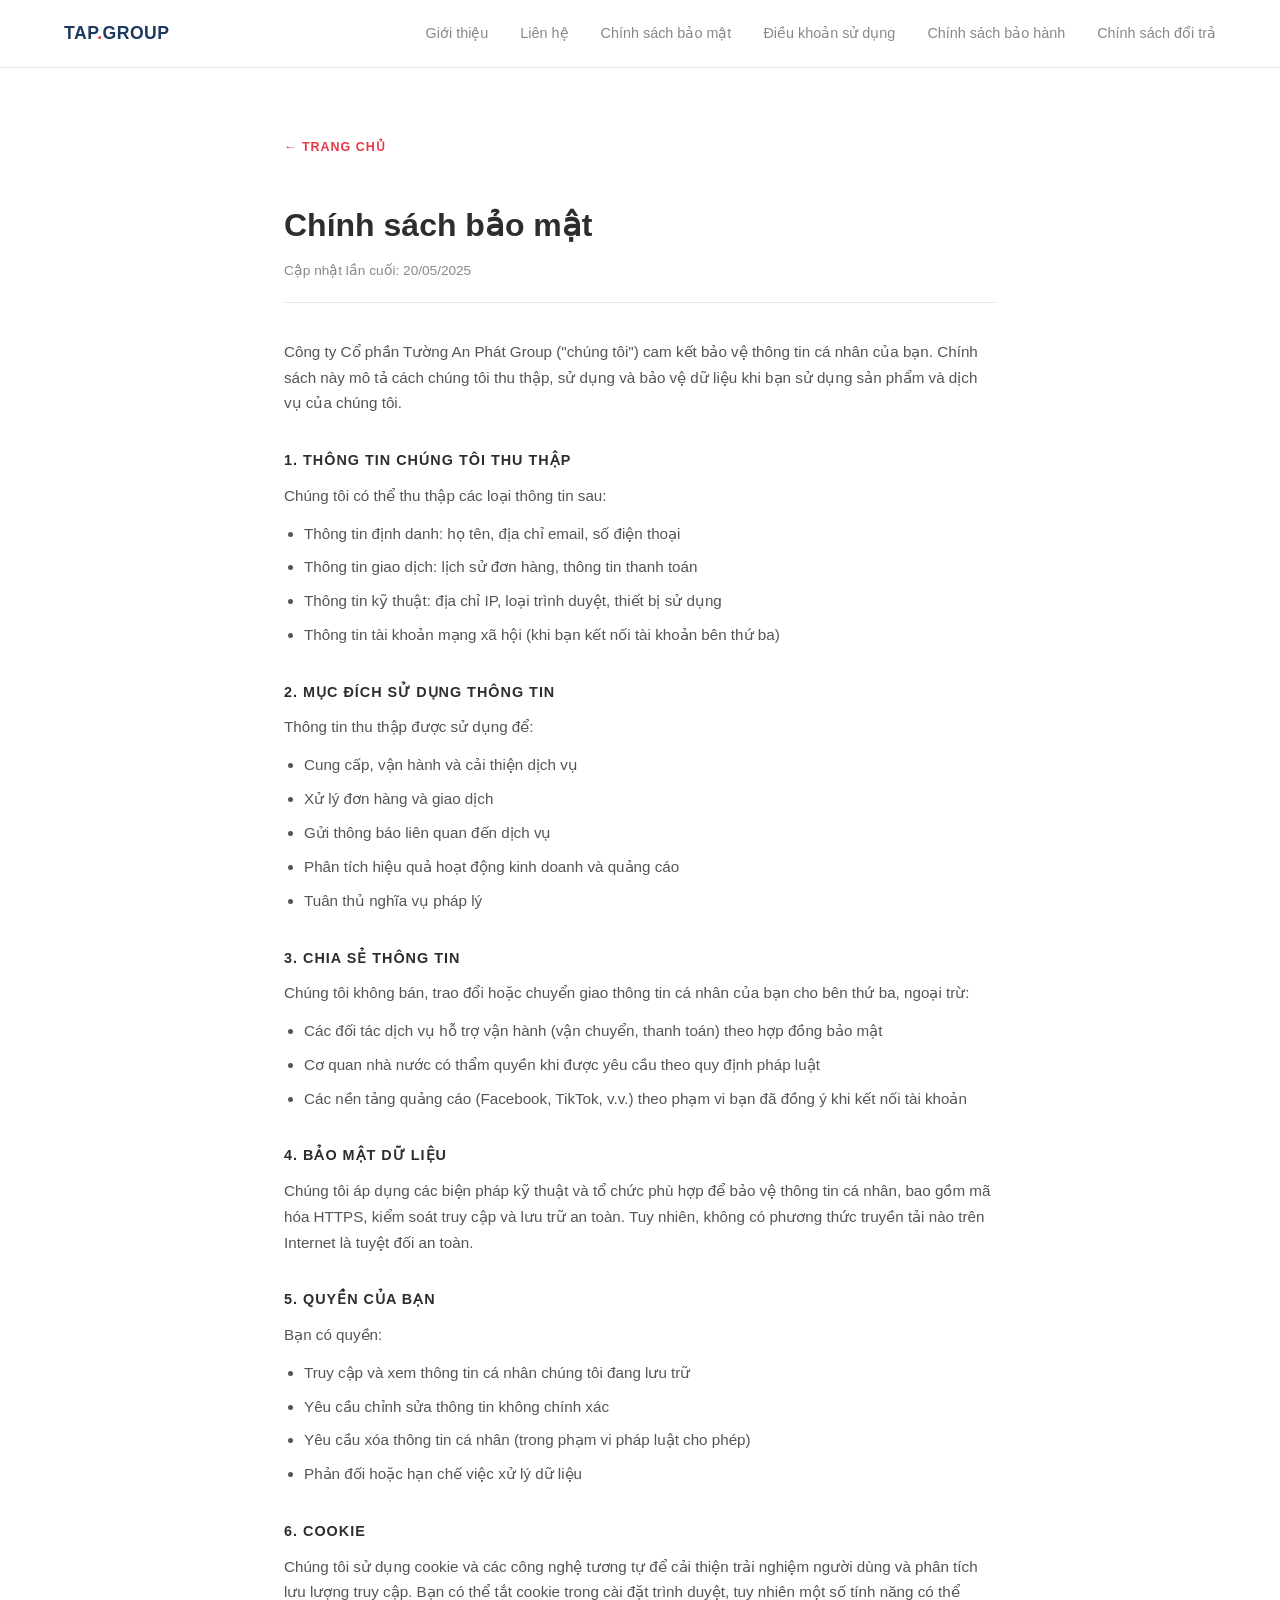
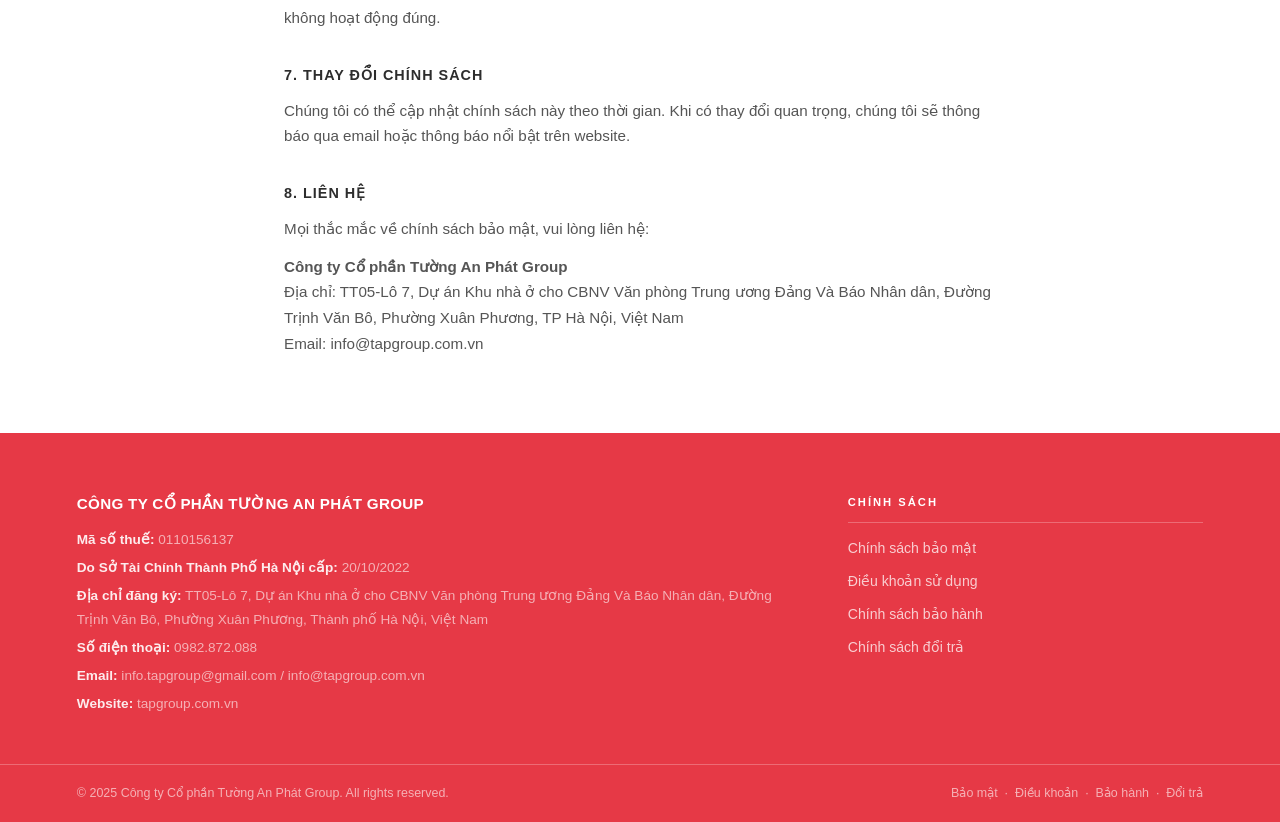
==== commit b0809a5c: "update: thêm email Gmail vào footer" ====
--- a/privacy-policy.html
+++ b/privacy-policy.html
@@ -99,7 +99,7 @@
         <p><span>Do Sở Tài Chính Thành Phố Hà Nội cấp:</span> 20/10/2022</p>
         <p><span>Địa chỉ đăng ký:</span> TT05-Lô 7, Dự án Khu nhà ở cho CBNV Văn phòng Trung ương Đảng Và Báo Nhân dân, Đường Trịnh Văn Bô, Phường Xuân Phương, Thành phố Hà Nội, Việt Nam</p>
         <p><span>Số điện thoại:</span> 0982.872.088</p>
-        <p><span>Email:</span> info@tapgroup.com.vn</p>
+        <p><span>Email:</span> info.tapgroup@gmail.com / info@tapgroup.com.vn</p>
         <p><span>Website:</span> tapgroup.com.vn</p>
       </div>
     </div>
